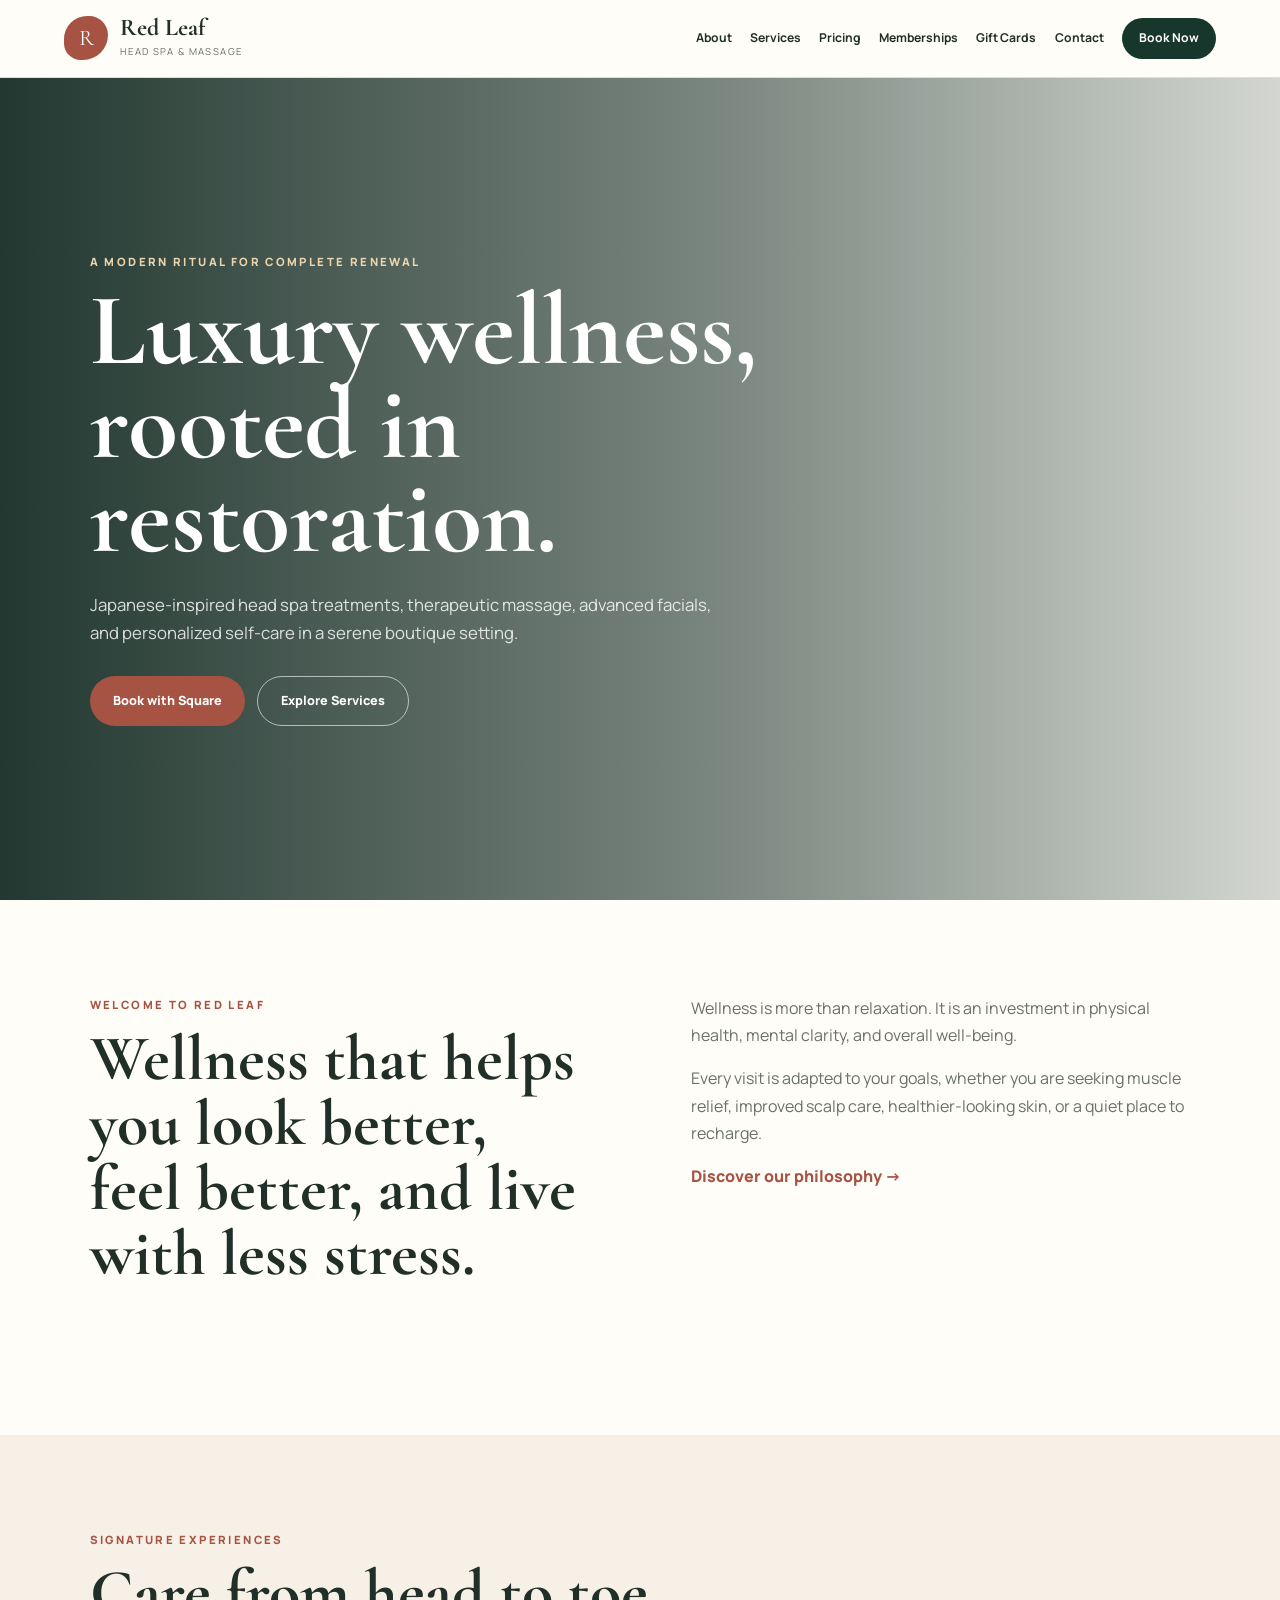
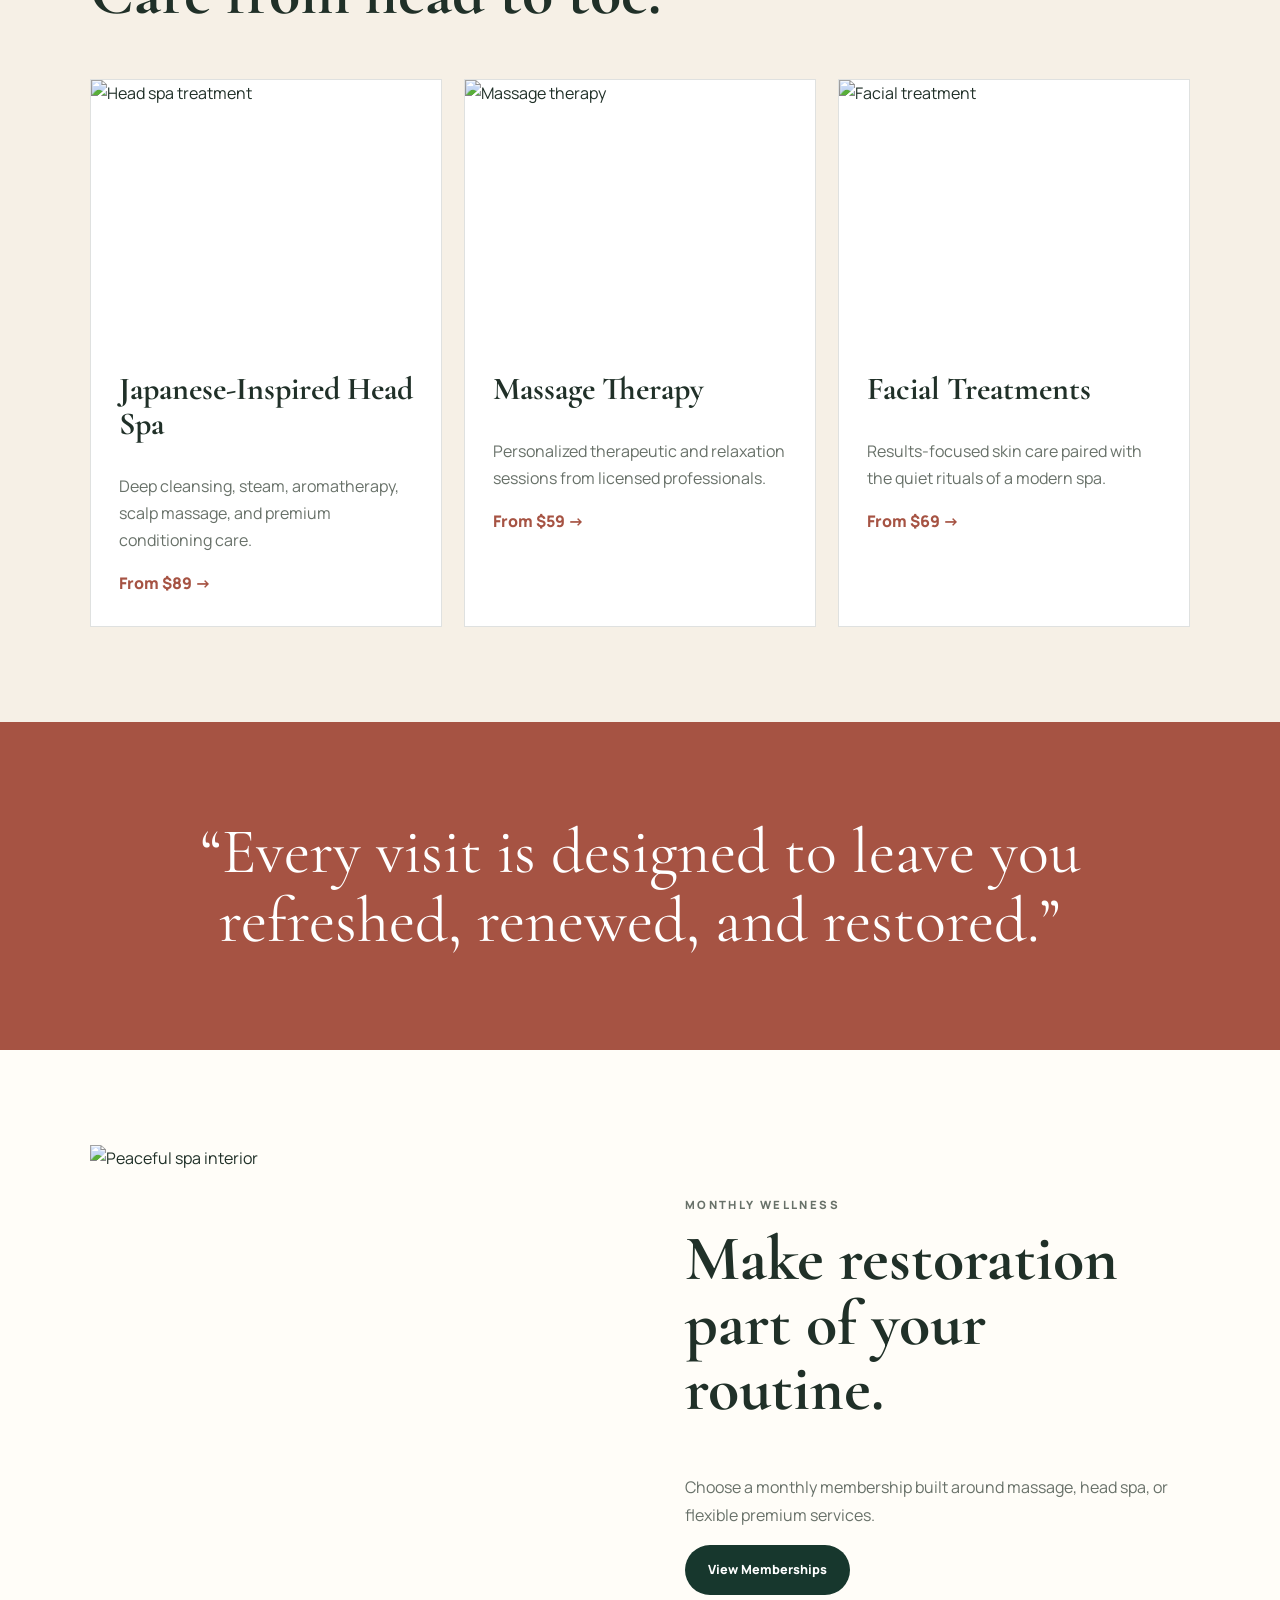
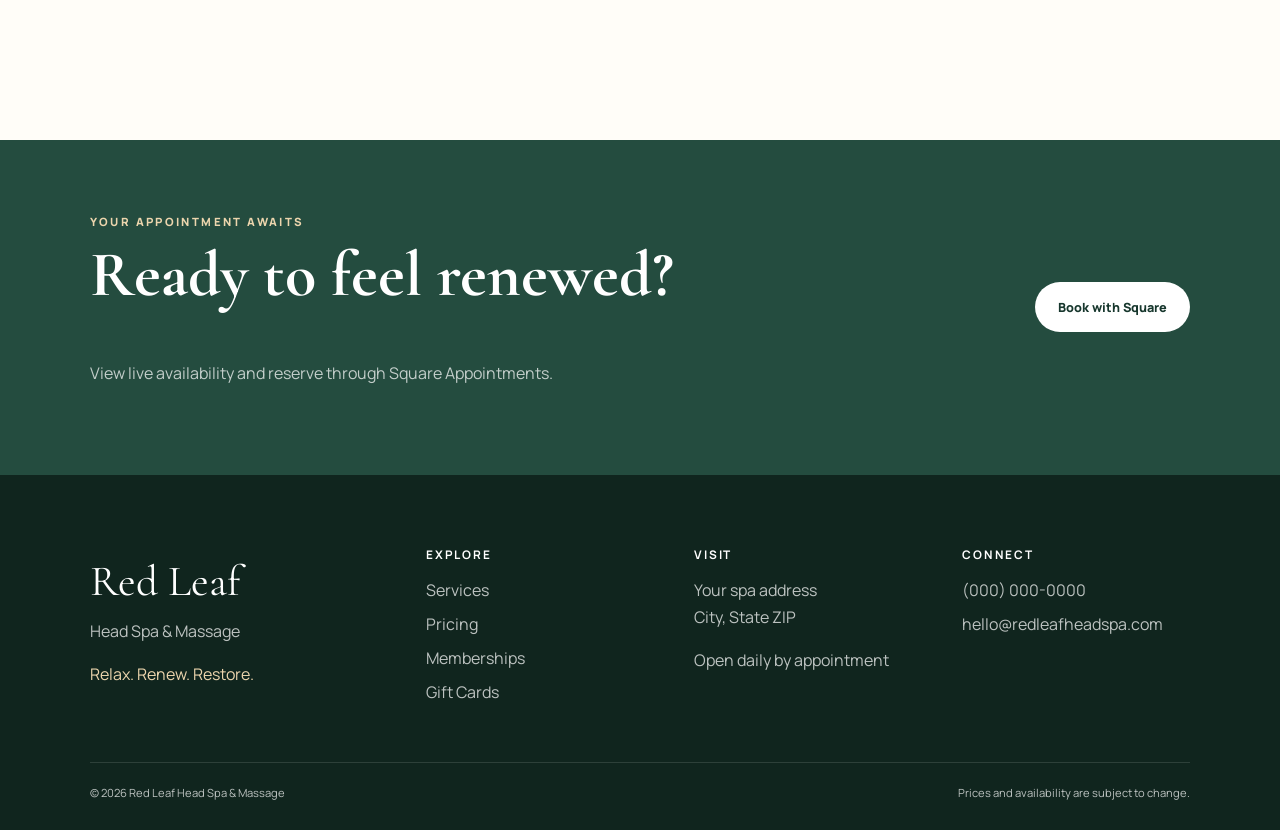
==== index.html @ f61da9a8 "Add files via upload" ====
<!doctype html><html lang='en'><head><title>Home | Red Leaf Head Spa & Massage</title>
<meta charset="UTF-8">
<meta name="viewport" content="width=device-width, initial-scale=1, viewport-fit=cover">
<meta name="description" content="Red Leaf Head Spa & Massage offers Japanese-inspired head spa treatments, massage therapy, facials, memberships, packages, and gift cards.">
<link rel="preconnect" href="https://fonts.googleapis.com">
<link rel="preconnect" href="https://fonts.gstatic.com" crossorigin>
<link href="https://fonts.googleapis.com/css2?family=Cormorant+Garamond:wght@500;600;700&family=Manrope:wght@400;500;600;700&display=swap" rel="stylesheet">
<link rel="stylesheet" href="styles.css">
</head><body>
<header class="site-header">
  <a class="brand" href="index.html" aria-label="Red Leaf home">
    <span class="brand-mark">R</span>
    <span><strong>Red Leaf</strong><small>Head Spa & Massage</small></span>
  </a>
  <button class="menu-toggle" aria-label="Open navigation" aria-expanded="false">
    <span></span><span></span><span></span>
  </button>
  <nav class="main-nav">
    <a href="about.html">About</a>
    <a href="services.html">Services</a>
    <a href="pricing.html">Pricing</a>
    <a href="memberships.html">Memberships</a>
    <a href="gift-cards.html">Gift Cards</a>
    <a href="contact.html">Contact</a>
    <a class="nav-book square-booking-link" href="#">Book Now</a>
  </nav>
</header>
<main>
<section class="home-hero">
  <div class="home-photo"></div>
  <div class="home-shade"></div>
  <div class="home-content">
    <p class="eyebrow light">A modern ritual for complete renewal</p>
    <h1>Luxury wellness, rooted in restoration.</h1>
    <p>Japanese-inspired head spa treatments, therapeutic massage, advanced facials, and personalized self-care in a serene boutique setting.</p>
    <div class="actions"><a class="button primary square-booking-link" href="#">Book with Square</a><a class="button outline-light" href="services.html">Explore Services</a></div>
  </div>
</section>

<section class="section two-column reveal">
  <div><p class="eyebrow">Welcome to Red Leaf</p><h2>Wellness that helps you look better, feel better, and live with less stress.</h2></div>
  <div class="body-copy"><p>Wellness is more than relaxation. It is an investment in physical health, mental clarity, and overall well-being.</p><p>Every visit is adapted to your goals, whether you are seeking muscle relief, improved scalp care, healthier-looking skin, or a quiet place to recharge.</p><a class="text-link" href="about.html">Discover our philosophy →</a></div>
</section>

<section class="section soft">
  <div class="section-heading reveal"><p class="eyebrow">Signature Experiences</p><h2>Care from head to toe.</h2></div>
  <div class="card-grid">
    <article class="image-card reveal"><img src="https://images.unsplash.com/photo-1600334089648-b0d9d3028eb2?auto=format&fit=crop&w=1200&q=85" alt="Head spa treatment"><div><h3>Japanese-Inspired Head Spa</h3><p>Deep cleansing, steam, aromatherapy, scalp massage, and premium conditioning care.</p><a href="pricing.html">From $89 →</a></div></article>
    <article class="image-card reveal"><img src="https://images.unsplash.com/photo-1544161515-4ab6ce6db874?auto=format&fit=crop&w=1200&q=85" alt="Massage therapy"><div><h3>Massage Therapy</h3><p>Personalized therapeutic and relaxation sessions from licensed professionals.</p><a href="pricing.html">From $59 →</a></div></article>
    <article class="image-card reveal"><img src="https://images.unsplash.com/photo-1570172619644-dfd03ed5d881?auto=format&fit=crop&w=1200&q=85" alt="Facial treatment"><div><h3>Facial Treatments</h3><p>Results-focused skin care paired with the quiet rituals of a modern spa.</p><a href="pricing.html">From $69 →</a></div></article>
  </div>
</section>

<section class="quote-band reveal"><p>“Every visit is designed to leave you refreshed, renewed, and restored.”</p></section>

<section class="section editorial reveal">
  <img src="https://images.unsplash.com/photo-1540555700478-4be289fbecef?auto=format&fit=crop&w=1400&q=85" alt="Peaceful spa interior">
  <div><p class="eyebrow">Monthly Wellness</p><h2>Make restoration part of your routine.</h2><p>Choose a monthly membership built around massage, head spa, or flexible premium services.</p><a class="button dark" href="memberships.html">View Memberships</a></div>
</section>

<section class="booking-band reveal"><div><p class="eyebrow light">Your appointment awaits</p><h2>Ready to feel renewed?</h2><p>View live availability and reserve through Square Appointments.</p></div><a class="button light-button square-booking-link" href="#">Book with Square</a></section>
</main>
<footer class="site-footer">
  <div class="footer-grid">
    <div><div class="footer-logo">Red Leaf</div><p>Head Spa & Massage</p><p class="gold">Relax. Renew. Restore.</p></div>
    <div><h3>Explore</h3><a href="services.html">Services</a><a href="pricing.html">Pricing</a><a href="memberships.html">Memberships</a><a href="gift-cards.html">Gift Cards</a></div>
    <div><h3>Visit</h3><p>Your spa address<br>City, State ZIP</p><p>Open daily by appointment</p></div>
    <div><h3>Connect</h3><a href="tel:+10000000000">(000) 000-0000</a><a href="mailto:hello@redleafheadspa.com">hello@redleafheadspa.com</a></div>
  </div>
  <div class="footer-bottom"><span>© <span id="year"></span> Red Leaf Head Spa & Massage</span><span>Prices and availability are subject to change.</span></div>
</footer>
<script src="script.js"></script>
</body></html>
---- styles.css ----
:root{--forest:#17372d;--forest2:#244c3f;--cream:#f6f0e6;--ivory:#fffdf8;--clay:#a65343;--gold:#c7a66e;--ink:#203028;--muted:#687169;--line:rgba(32,48,40,.14)}
*{box-sizing:border-box}html{scroll-behavior:smooth;overflow-x:hidden}body{margin:0;overflow-x:hidden;background:var(--ivory);color:var(--ink);font-family:Manrope,sans-serif;line-height:1.7;-webkit-text-size-adjust:100%}img{display:block;max-width:100%}a{color:inherit;text-decoration:none}h1,h2,h3,.brand strong,.footer-logo,.gift-card strong{font-family:"Cormorant Garamond",serif}h1,h2,h3,p{margin-top:0}h1,h2,h3,p,li,a,strong,small{overflow-wrap:normal;word-break:normal;hyphens:none}
a:focus-visible,button:focus-visible{outline:2px solid var(--gold);outline-offset:4px;box-shadow:0 0 0 6px rgba(199,166,110,.18);border-radius:999px}
.site-header{position:sticky;top:0;z-index:100;min-height:78px;padding:0 5vw;display:flex;align-items:center;justify-content:space-between;background:rgba(255,253,248,.96);border-bottom:1px solid var(--line);backdrop-filter:blur(14px)}
.brand{display:flex;align-items:center;gap:12px;min-width:0}.brand-mark{width:44px;height:44px;display:grid;place-items:center;flex:0 0 44px;color:white;background:var(--clay);border-radius:55% 45% 60% 40%;font-family:"Cormorant Garamond",serif;font-size:1.4rem}.brand strong{display:block;font-size:1.5rem;line-height:1}.brand small{display:block;margin-top:4px;font-size:.6rem;letter-spacing:.14em;color:var(--muted);text-transform:uppercase}
.main-nav{display:flex;align-items:center;gap:1.15rem;font-size:.76rem;font-weight:700}.nav-book{color:white;background:var(--forest);padding:10px 17px;border-radius:999px}.menu-toggle{display:none;border:0;background:none;padding:8px}.menu-toggle span{display:block;width:24px;height:2px;margin:5px 0;background:var(--ink)}
.home-hero{position:relative;min-height:calc(100svh - 78px);display:grid;align-items:center;color:white;overflow:hidden}.home-photo{position:absolute;inset:0;background:url("https://images.unsplash.com/photo-1540555700478-4be289fbecef?auto=format&fit=crop&w=2000&q=88") center/cover no-repeat}.home-shade{position:absolute;inset:0;background:linear-gradient(90deg,rgba(15,39,31,.92),rgba(15,39,31,.54) 58%,rgba(15,39,31,.18))}.home-content{position:relative;z-index:2;width:min(760px,88vw);margin-left:7vw;padding:100px 0}.home-content h1{font-size:clamp(3.6rem,8vw,7.4rem);line-height:.92;margin-bottom:25px}.home-content>p:not(.eyebrow){max-width:650px;color:rgba(255,255,255,.82);font-size:1.05rem}
.eyebrow{color:var(--clay);text-transform:uppercase;letter-spacing:.21em;font-size:.71rem;font-weight:800}.eyebrow.light{color:#ecd5ad}.actions{display:flex;flex-wrap:wrap;gap:12px;margin-top:28px}.button{min-height:50px;padding:0 23px;display:inline-flex;align-items:center;justify-content:center;border-radius:999px;font-size:.79rem;font-weight:800}.primary{background:var(--clay);color:white}.dark{background:var(--forest);color:white}.light-button{background:white;color:var(--forest)}.outline-light{border:1px solid rgba(255,255,255,.6);color:white}.outline-dark{border:1px solid var(--forest);color:var(--forest)}.text-link{color:var(--clay);font-weight:800}
.section{padding:95px 7vw}.soft{background:var(--cream)}.two-column{display:grid;grid-template-columns:minmax(0,1fr) minmax(0,1fr);gap:8vw}.two-column h2,.section-heading h2,.editorial h2,.gift-layout h2,.contact-grid h2{font-size:clamp(2.6rem,5vw,4.8rem);line-height:1.02}.body-copy p{color:var(--muted)}
.section-heading{max-width:720px;margin-bottom:42px}.card-grid{display:grid;grid-template-columns:repeat(3,minmax(0,1fr));gap:22px}.image-card{background:white;border:1px solid var(--line);overflow:hidden}.image-card img{width:100%;aspect-ratio:4/3;object-fit:cover}.image-card>div{padding:28px}.image-card h3{font-size:2rem;line-height:1.1}.image-card p{color:var(--muted)}.image-card a{color:var(--clay);font-weight:800}
.quote-band{padding:95px 10vw;text-align:center;color:white;background:var(--clay)}.quote-band p{max-width:1100px;margin:auto;font-family:"Cormorant Garamond",serif;font-size:clamp(2.4rem,5vw,5rem);line-height:1.08}
.editorial{display:grid;grid-template-columns:minmax(0,1fr) minmax(0,1fr);align-items:center;gap:7vw}.editorial.reverse img{order:2}.editorial img{width:100%;min-height:500px;object-fit:cover}.editorial p{color:var(--muted)}
.booking-band{padding:72px 7vw;display:flex;align-items:center;justify-content:space-between;gap:35px;color:white;background:var(--forest2)}.booking-band h2{font-size:clamp(2.6rem,5vw,4.7rem);line-height:1}.booking-band p:not(.eyebrow){color:rgba(255,255,255,.72)}
.interior-hero{background:var(--cream)}.interior-image{height:58vh;min-height:420px;overflow:hidden}.interior-image img{width:100%;height:100%;object-fit:cover}.interior-copy{padding:70px 7vw 80px;max-width:1050px;background:var(--ivory)}.interior-copy h1{font-size:clamp(3.7rem,7vw,7rem);line-height:.93;margin-bottom:22px}.interior-copy>p:last-child{max-width:680px;color:var(--muted)}
.value-grid{display:grid;grid-template-columns:repeat(4,minmax(0,1fr));gap:18px}.value-grid article{padding:34px;background:white;border:1px solid var(--line)}.value-grid h3{font-size:2rem}.value-grid p{color:var(--muted)}
.service-list{display:grid;gap:90px}.service-row{display:grid;grid-template-columns:minmax(0,1fr) minmax(0,1fr);gap:7vw;align-items:center}.service-row.reverse img{order:2}.service-row img{width:100%;min-height:500px;object-fit:cover}.service-row h2{font-size:clamp(2.7rem,5vw,4.8rem);line-height:1}.service-row p{color:var(--muted)}.service-row ul{columns:2;padding-left:20px}
.pricing-wrap{max-width:1250px;margin:auto}.price-section{display:grid;grid-template-columns:.7fr 1.3fr;gap:65px;padding:60px 0;border-bottom:1px solid var(--line)}.price-section h2{font-size:clamp(2.4rem,4vw,4rem);line-height:1}.price-list>div{display:flex;justify-content:space-between;gap:25px;padding:19px 0;border-bottom:1px solid var(--line)}.price-list span{display:flex;flex-direction:column;min-width:0}.price-list small{color:var(--muted)}.price-list b{color:var(--clay);text-align:right}
.membership-grid{display:grid;grid-template-columns:repeat(3,minmax(0,1fr));gap:22px}.membership-card{padding:40px;border:1px solid var(--line);background:white}.membership-card.featured{background:var(--forest);color:white}.membership-card.featured li{color:rgba(255,255,255,.82)}.membership-card h2{font-size:4rem;line-height:1}.membership-card h2 small{font-family:Manrope,sans-serif;font-size:.8rem}.membership-card li{margin-bottom:10px}
.gift-layout,.contact-grid{display:grid;grid-template-columns:minmax(0,1fr) minmax(0,1fr);gap:7vw;align-items:center}.gift-card{min-height:330px;padding:42px;border-radius:24px;color:white;background:linear-gradient(135deg,var(--forest),var(--forest2));box-shadow:0 28px 80px rgba(23,55,45,.25);display:flex;flex-direction:column;justify-content:space-between}.gift-card span{letter-spacing:.25em}.gift-card strong{font-size:3rem}.hours-card{padding:38px;background:var(--cream)}.hours-card>div{padding:14px 0;display:flex;justify-content:space-between;gap:20px;border-bottom:1px solid var(--line)}.hours-card p{margin-top:18px;color:var(--muted);font-size:.82rem}
.site-footer{padding:70px 7vw 28px;background:#10251e;color:rgba(255,255,255,.72)}.footer-grid{display:grid;grid-template-columns:1.3fr repeat(3,minmax(0,1fr));gap:40px}.footer-logo{color:white;font-size:2.7rem}.site-footer h3{color:white;font-family:Manrope,sans-serif;text-transform:uppercase;letter-spacing:.15em;font-size:.74rem}.site-footer a{display:block;margin:7px 0}.gold{color:#ecd5ad}.footer-bottom{margin-top:48px;padding-top:20px;border-top:1px solid rgba(255,255,255,.12);display:flex;justify-content:space-between;gap:25px;font-size:.7rem}
.reveal{opacity:0;transform:translateY(22px);transition:opacity .8s ease,transform .8s ease}.reveal.visible{opacity:1;transform:none}
@media(max-width:980px){.menu-toggle{display:block}.main-nav{position:absolute;top:78px;left:0;right:0;display:none;flex-direction:column;align-items:stretch;gap:0;padding:20px 5vw 28px;background:var(--ivory);border-bottom:1px solid var(--line)}.main-nav.open{display:flex}.main-nav a{padding:12px 0}.nav-book{margin-top:10px;text-align:center}.card-grid,.value-grid,.membership-grid{grid-template-columns:repeat(2,minmax(0,1fr))}.footer-grid{grid-template-columns:1fr 1fr}}
@media(max-width:700px){.site-header{min-height:70px;padding:0 18px}.main-nav{top:70px}.brand strong{font-size:1.3rem}.brand small{font-size:.52rem}.home-hero{min-height:calc(100svh - 70px)}.home-shade{background:linear-gradient(180deg,rgba(15,39,31,.30),rgba(15,39,31,.82) 65%,rgba(15,39,31,.94))}.home-content{width:auto;margin:0;align-self:end;padding:110px 20px 56px}.home-content h1{font-size:clamp(3.1rem,15vw,4.6rem)}.actions,.booking-band{align-items:stretch}.actions .button,.booking-band .button{width:100%}.section{padding:70px 20px}.two-column,.editorial,.service-row,.gift-layout,.contact-grid,.price-section{grid-template-columns:1fr;gap:34px}.editorial.reverse img,.service-row.reverse img{order:0}.editorial img,.service-row img{min-height:300px;aspect-ratio:4/3}.card-grid,.value-grid,.membership-grid{grid-template-columns:1fr}.booking-band{padding:60px 20px;flex-direction:column}.interior-image{height:42vh;min-height:300px}.interior-copy{padding:42px 20px 54px}.interior-copy h1{font-size:clamp(3rem,14vw,4.6rem)}.service-list{gap:70px}.service-row ul{columns:1}.price-section{padding:40px 0}.price-list>div{flex-direction:column;gap:7px}.price-list b{text-align:left}.membership-card{padding:30px 24px}.gift-card{min-height:270px;padding:28px}.gift-card strong{font-size:2.35rem}.hours-card>div{flex-direction:column;gap:2px}.site-footer{padding:58px 20px 24px}.footer-grid{grid-template-columns:1fr}.footer-bottom{flex-direction:column}}
@media(prefers-reduced-motion:reduce){html{scroll-behavior:auto}.reveal{opacity:1;transform:none;transition:none}}
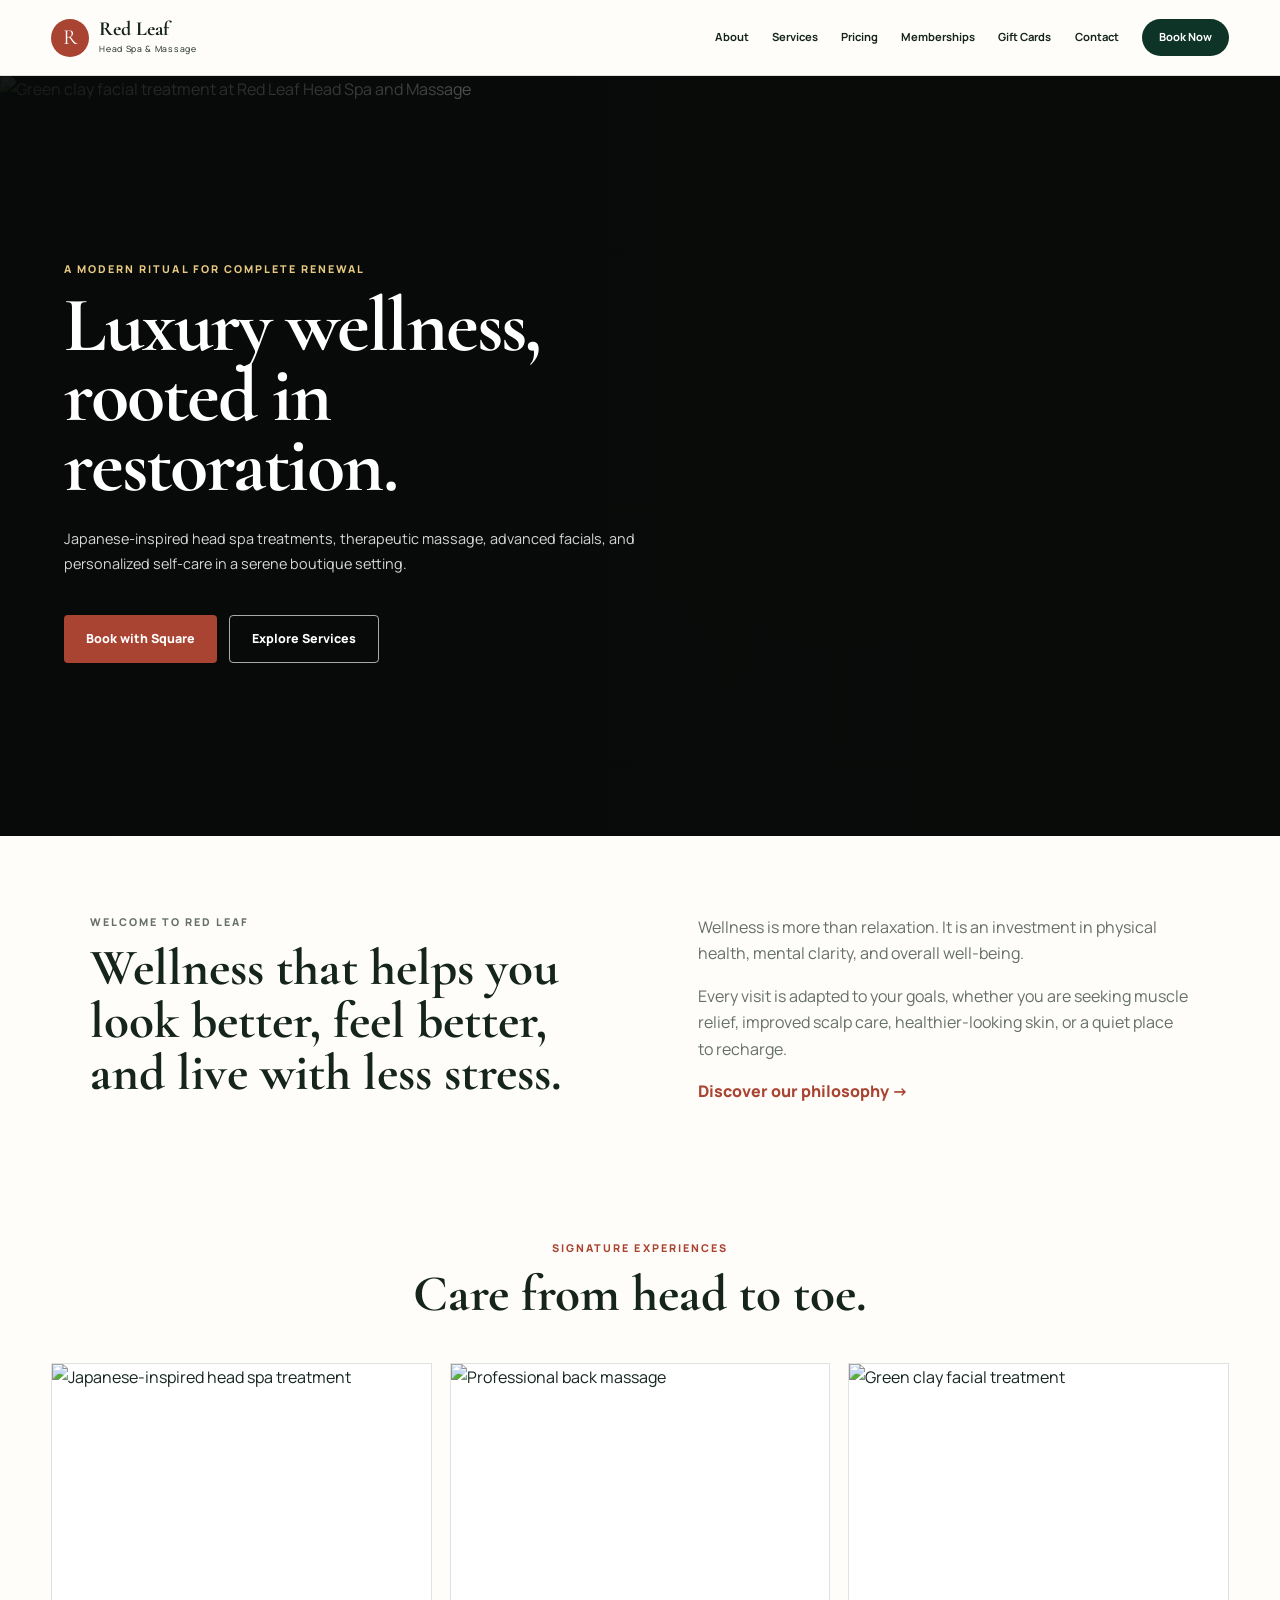
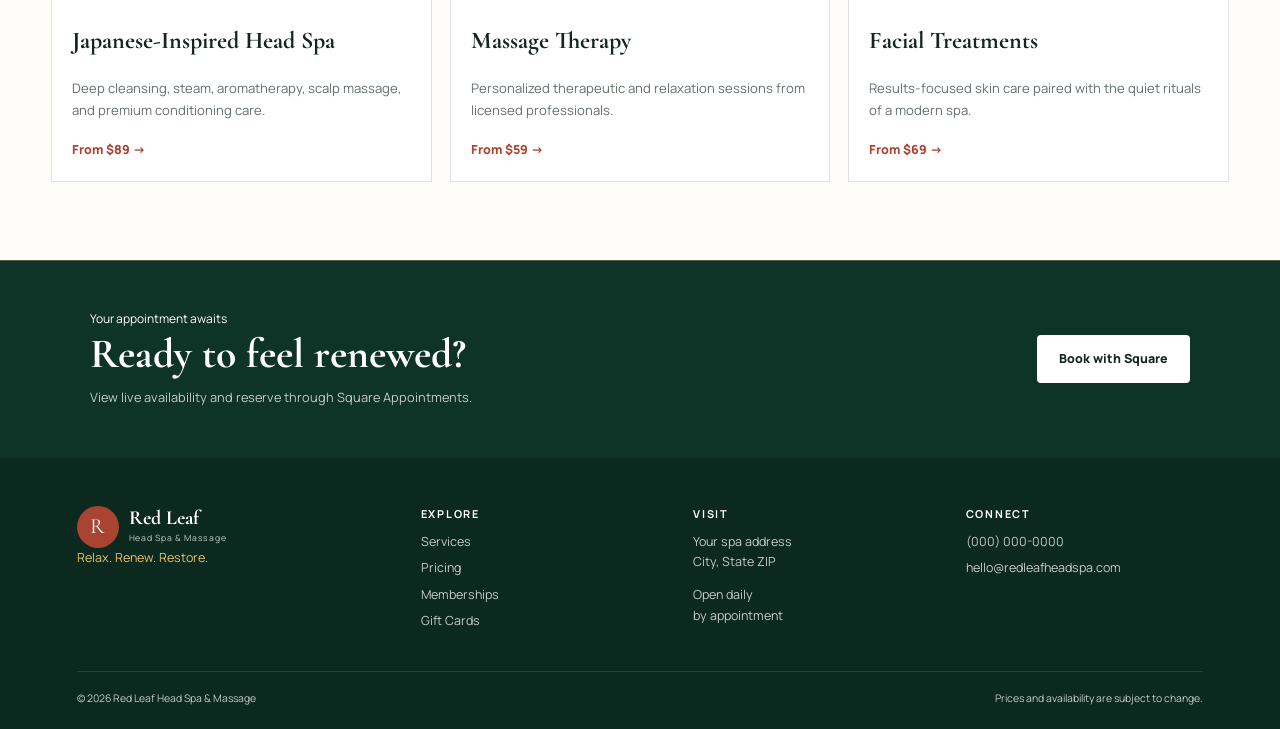
==== commit cc3dc969: "newest update needs info and links" ====
--- a/index.html
+++ b/index.html
@@ -1,73 +1,21 @@
-<!doctype html><html lang='en'><head><title>Home | Red Leaf Head Spa & Massage</title>
-<meta charset="UTF-8">
-<meta name="viewport" content="width=device-width, initial-scale=1, viewport-fit=cover">
-<meta name="description" content="Red Leaf Head Spa & Massage offers Japanese-inspired head spa treatments, massage therapy, facials, memberships, packages, and gift cards.">
-<link rel="preconnect" href="https://fonts.googleapis.com">
-<link rel="preconnect" href="https://fonts.gstatic.com" crossorigin>
-<link href="https://fonts.googleapis.com/css2?family=Cormorant+Garamond:wght@500;600;700&family=Manrope:wght@400;500;600;700&display=swap" rel="stylesheet">
-<link rel="stylesheet" href="styles.css">
-</head><body>
-<header class="site-header">
-  <a class="brand" href="index.html" aria-label="Red Leaf home">
-    <span class="brand-mark">R</span>
-    <span><strong>Red Leaf</strong><small>Head Spa & Massage</small></span>
-  </a>
-  <button class="menu-toggle" aria-label="Open navigation" aria-expanded="false">
-    <span></span><span></span><span></span>
-  </button>
-  <nav class="main-nav">
-    <a href="about.html">About</a>
-    <a href="services.html">Services</a>
-    <a href="pricing.html">Pricing</a>
-    <a href="memberships.html">Memberships</a>
-    <a href="gift-cards.html">Gift Cards</a>
-    <a href="contact.html">Contact</a>
-    <a class="nav-book square-booking-link" href="#">Book Now</a>
-  </nav>
-</header>
-<main>
-<section class="home-hero">
-  <div class="home-photo"></div>
-  <div class="home-shade"></div>
-  <div class="home-content">
+<!doctype html><html lang="en"><head><meta charset="UTF-8"><meta name="viewport" content="width=device-width,initial-scale=1,viewport-fit=cover"><meta name="description" content="Red Leaf Head Spa & Massage"><link rel="preconnect" href="https://fonts.googleapis.com"><link rel="preconnect" href="https://fonts.gstatic.com" crossorigin><link href="https://fonts.googleapis.com/css2?family=Cormorant+Garamond:wght@500;600;700&family=Manrope:wght@400;500;600;700&display=swap" rel="stylesheet"><link rel="stylesheet" href="styles.css"><title>Home | Red Leaf Head Spa &amp; Massage</title></head><body><header class="site-header"><a class="brand" href="index.html"><span class="brand-mark">R</span><span><strong>Red Leaf</strong><small>Head Spa &amp; Massage</small></span></a><button class="menu-toggle" aria-label="Toggle menu"><span></span><span></span><span></span></button><nav class="main-nav"><a href="about.html">About</a><a href="services.html">Services</a><a href="pricing.html">Pricing</a><a href="memberships.html">Memberships</a><a href="gift-cards.html">Gift Cards</a><a href="contact.html">Contact</a><a class="pill square-booking-link" href="#">Book Now</a></nav></header><main><section class="hero">
+  <div class="hero-media">
+    <picture>
+      <source srcset="assets/facial-768.jpg 768w, assets/facial-1200.jpg 1200w, assets/facial-1536.jpg 1536w" sizes="100vw">
+      <img class="hero-img" src="assets/facial-1536.jpg" alt="Green clay facial treatment at Red Leaf Head Spa and Massage" width="1536" height="1024" fetchpriority="high" decoding="async">
+    </picture>
+  </div>
+  <div class="hero-overlay"></div>
+  <div class="hero-copy reveal">
     <p class="eyebrow light">A modern ritual for complete renewal</p>
-    <h1>Luxury wellness, rooted in restoration.</h1>
+    <h1>Luxury wellness,<br>rooted in restoration.</h1>
     <p>Japanese-inspired head spa treatments, therapeutic massage, advanced facials, and personalized self-care in a serene boutique setting.</p>
-    <div class="actions"><a class="button primary square-booking-link" href="#">Book with Square</a><a class="button outline-light" href="services.html">Explore Services</a></div>
+    <div class="actions">
+      <a class="button primary square-booking-link" href="#">Book with Square</a>
+      <a class="button outline" href="services.html">Explore Services</a>
+    </div>
   </div>
 </section>
-
-<section class="section two-column reveal">
-  <div><p class="eyebrow">Welcome to Red Leaf</p><h2>Wellness that helps you look better, feel better, and live with less stress.</h2></div>
-  <div class="body-copy"><p>Wellness is more than relaxation. It is an investment in physical health, mental clarity, and overall well-being.</p><p>Every visit is adapted to your goals, whether you are seeking muscle relief, improved scalp care, healthier-looking skin, or a quiet place to recharge.</p><a class="text-link" href="about.html">Discover our philosophy →</a></div>
-</section>
-
-<section class="section soft">
-  <div class="section-heading reveal"><p class="eyebrow">Signature Experiences</p><h2>Care from head to toe.</h2></div>
-  <div class="card-grid">
-    <article class="image-card reveal"><img src="https://images.unsplash.com/photo-1600334089648-b0d9d3028eb2?auto=format&fit=crop&w=1200&q=85" alt="Head spa treatment"><div><h3>Japanese-Inspired Head Spa</h3><p>Deep cleansing, steam, aromatherapy, scalp massage, and premium conditioning care.</p><a href="pricing.html">From $89 →</a></div></article>
-    <article class="image-card reveal"><img src="https://images.unsplash.com/photo-1544161515-4ab6ce6db874?auto=format&fit=crop&w=1200&q=85" alt="Massage therapy"><div><h3>Massage Therapy</h3><p>Personalized therapeutic and relaxation sessions from licensed professionals.</p><a href="pricing.html">From $59 →</a></div></article>
-    <article class="image-card reveal"><img src="https://images.unsplash.com/photo-1570172619644-dfd03ed5d881?auto=format&fit=crop&w=1200&q=85" alt="Facial treatment"><div><h3>Facial Treatments</h3><p>Results-focused skin care paired with the quiet rituals of a modern spa.</p><a href="pricing.html">From $69 →</a></div></article>
-  </div>
-</section>
-
-<section class="quote-band reveal"><p>“Every visit is designed to leave you refreshed, renewed, and restored.”</p></section>
-
-<section class="section editorial reveal">
-  <img src="https://images.unsplash.com/photo-1540555700478-4be289fbecef?auto=format&fit=crop&w=1400&q=85" alt="Peaceful spa interior">
-  <div><p class="eyebrow">Monthly Wellness</p><h2>Make restoration part of your routine.</h2><p>Choose a monthly membership built around massage, head spa, or flexible premium services.</p><a class="button dark" href="memberships.html">View Memberships</a></div>
-</section>
-
-<section class="booking-band reveal"><div><p class="eyebrow light">Your appointment awaits</p><h2>Ready to feel renewed?</h2><p>View live availability and reserve through Square Appointments.</p></div><a class="button light-button square-booking-link" href="#">Book with Square</a></section>
-</main>
-<footer class="site-footer">
-  <div class="footer-grid">
-    <div><div class="footer-logo">Red Leaf</div><p>Head Spa & Massage</p><p class="gold">Relax. Renew. Restore.</p></div>
-    <div><h3>Explore</h3><a href="services.html">Services</a><a href="pricing.html">Pricing</a><a href="memberships.html">Memberships</a><a href="gift-cards.html">Gift Cards</a></div>
-    <div><h3>Visit</h3><p>Your spa address<br>City, State ZIP</p><p>Open daily by appointment</p></div>
-    <div><h3>Connect</h3><a href="tel:+10000000000">(000) 000-0000</a><a href="mailto:hello@redleafheadspa.com">hello@redleafheadspa.com</a></div>
-  </div>
-  <div class="footer-bottom"><span>© <span id="year"></span> Red Leaf Head Spa & Massage</span><span>Prices and availability are subject to change.</span></div>
-</footer>
-<script src="script.js"></script>
-</body></html>+<section class="intro split reveal"><div><p class="eyebrow">Welcome to Red Leaf</p><h2>Wellness that helps you look better, feel better, and live with less stress.</h2></div><div><p>Wellness is more than relaxation. It is an investment in physical health, mental clarity, and overall well-being.</p><p>Every visit is adapted to your goals, whether you are seeking muscle relief, improved scalp care, healthier-looking skin, or a quiet place to recharge.</p><a class="text-link" href="about.html">Discover our philosophy →</a></div></section>
+<section class="services-preview"><div class="center-heading reveal"><p class="eyebrow">Signature Experiences</p><h2>Care from head to toe.</h2></div><div class="cards"><article class="service-card reveal"><picture><source srcset="assets/headspa-768.jpg 768w, assets/headspa-1200.jpg 1200w, assets/headspa-1536.jpg 1536w" sizes="(max-width:700px) 100vw, 50vw"><img class="" src="assets/headspa-1536.jpg" alt="Japanese-inspired head spa treatment" width="1536" height="1024" loading="lazy" decoding="async"></picture><div><h3>Japanese-Inspired Head Spa</h3><p>Deep cleansing, steam, aromatherapy, scalp massage, and premium conditioning care.</p><a href="pricing.html">From $89 →</a></div></article><article class="service-card reveal"><img src="assets/massage-back-1400.jpg" alt="Professional back massage" width="1400" height="936" loading="lazy"><div><h3>Massage Therapy</h3><p>Personalized therapeutic and relaxation sessions from licensed professionals.</p><a href="pricing.html">From $59 →</a></div></article><article class="service-card reveal"><picture><source srcset="assets/facial-768.jpg 768w, assets/facial-1200.jpg 1200w, assets/facial-1536.jpg 1536w" sizes="(max-width:700px) 100vw, 50vw"><img class="" src="assets/facial-1536.jpg" alt="Green clay facial treatment" width="1536" height="1024" loading="lazy" decoding="async"></picture><div><h3>Facial Treatments</h3><p>Results-focused skin care paired with the quiet rituals of a modern spa.</p><a href="pricing.html">From $69 →</a></div></article></div></section>
+<section class="cta-band reveal"><div><p>Your appointment awaits</p><h2>Ready to feel renewed?</h2><span>View live availability and reserve through Square Appointments.</span></div><a class="button light square-booking-link" href="#">Book with Square</a></section></main><footer class="site-footer"><div class="footer-grid"><div><div class="footer-brand"><span class="brand-mark">R</span><div><strong>Red Leaf</strong><small>Head Spa &amp; Massage</small></div></div><p class="gold">Relax. Renew. Restore.</p></div><div><h3>Explore</h3><a href="services.html">Services</a><a href="pricing.html">Pricing</a><a href="memberships.html">Memberships</a><a href="gift-cards.html">Gift Cards</a></div><div><h3>Visit</h3><p>Your spa address<br>City, State ZIP</p><p>Open daily<br>by appointment</p></div><div><h3>Connect</h3><a href="tel:+10000000000">(000) 000-0000</a><a href="mailto:hello@redleafheadspa.com">hello@redleafheadspa.com</a></div></div><div class="footer-bottom"><span>© <span id="year"></span> Red Leaf Head Spa &amp; Massage</span><span>Prices and availability are subject to change.</span></div></footer><script src="script.js"></script></body></html>
--- a/styles.css
+++ b/styles.css
@@ -1,25 +1,2 @@
-
-:root{--forest:#17372d;--forest2:#244c3f;--cream:#f6f0e6;--ivory:#fffdf8;--clay:#a65343;--gold:#c7a66e;--ink:#203028;--muted:#687169;--line:rgba(32,48,40,.14)}
-*{box-sizing:border-box}html{scroll-behavior:smooth;overflow-x:hidden}body{margin:0;overflow-x:hidden;background:var(--ivory);color:var(--ink);font-family:Manrope,sans-serif;line-height:1.7;-webkit-text-size-adjust:100%}img{display:block;max-width:100%}a{color:inherit;text-decoration:none}h1,h2,h3,.brand strong,.footer-logo,.gift-card strong{font-family:"Cormorant Garamond",serif}h1,h2,h3,p{margin-top:0}h1,h2,h3,p,li,a,strong,small{overflow-wrap:normal;word-break:normal;hyphens:none}
-a:focus-visible,button:focus-visible{outline:2px solid var(--gold);outline-offset:4px;box-shadow:0 0 0 6px rgba(199,166,110,.18);border-radius:999px}
-.site-header{position:sticky;top:0;z-index:100;min-height:78px;padding:0 5vw;display:flex;align-items:center;justify-content:space-between;background:rgba(255,253,248,.96);border-bottom:1px solid var(--line);backdrop-filter:blur(14px)}
-.brand{display:flex;align-items:center;gap:12px;min-width:0}.brand-mark{width:44px;height:44px;display:grid;place-items:center;flex:0 0 44px;color:white;background:var(--clay);border-radius:55% 45% 60% 40%;font-family:"Cormorant Garamond",serif;font-size:1.4rem}.brand strong{display:block;font-size:1.5rem;line-height:1}.brand small{display:block;margin-top:4px;font-size:.6rem;letter-spacing:.14em;color:var(--muted);text-transform:uppercase}
-.main-nav{display:flex;align-items:center;gap:1.15rem;font-size:.76rem;font-weight:700}.nav-book{color:white;background:var(--forest);padding:10px 17px;border-radius:999px}.menu-toggle{display:none;border:0;background:none;padding:8px}.menu-toggle span{display:block;width:24px;height:2px;margin:5px 0;background:var(--ink)}
-.home-hero{position:relative;min-height:calc(100svh - 78px);display:grid;align-items:center;color:white;overflow:hidden}.home-photo{position:absolute;inset:0;background:url("https://images.unsplash.com/photo-1540555700478-4be289fbecef?auto=format&fit=crop&w=2000&q=88") center/cover no-repeat}.home-shade{position:absolute;inset:0;background:linear-gradient(90deg,rgba(15,39,31,.92),rgba(15,39,31,.54) 58%,rgba(15,39,31,.18))}.home-content{position:relative;z-index:2;width:min(760px,88vw);margin-left:7vw;padding:100px 0}.home-content h1{font-size:clamp(3.6rem,8vw,7.4rem);line-height:.92;margin-bottom:25px}.home-content>p:not(.eyebrow){max-width:650px;color:rgba(255,255,255,.82);font-size:1.05rem}
-.eyebrow{color:var(--clay);text-transform:uppercase;letter-spacing:.21em;font-size:.71rem;font-weight:800}.eyebrow.light{color:#ecd5ad}.actions{display:flex;flex-wrap:wrap;gap:12px;margin-top:28px}.button{min-height:50px;padding:0 23px;display:inline-flex;align-items:center;justify-content:center;border-radius:999px;font-size:.79rem;font-weight:800}.primary{background:var(--clay);color:white}.dark{background:var(--forest);color:white}.light-button{background:white;color:var(--forest)}.outline-light{border:1px solid rgba(255,255,255,.6);color:white}.outline-dark{border:1px solid var(--forest);color:var(--forest)}.text-link{color:var(--clay);font-weight:800}
-.section{padding:95px 7vw}.soft{background:var(--cream)}.two-column{display:grid;grid-template-columns:minmax(0,1fr) minmax(0,1fr);gap:8vw}.two-column h2,.section-heading h2,.editorial h2,.gift-layout h2,.contact-grid h2{font-size:clamp(2.6rem,5vw,4.8rem);line-height:1.02}.body-copy p{color:var(--muted)}
-.section-heading{max-width:720px;margin-bottom:42px}.card-grid{display:grid;grid-template-columns:repeat(3,minmax(0,1fr));gap:22px}.image-card{background:white;border:1px solid var(--line);overflow:hidden}.image-card img{width:100%;aspect-ratio:4/3;object-fit:cover}.image-card>div{padding:28px}.image-card h3{font-size:2rem;line-height:1.1}.image-card p{color:var(--muted)}.image-card a{color:var(--clay);font-weight:800}
-.quote-band{padding:95px 10vw;text-align:center;color:white;background:var(--clay)}.quote-band p{max-width:1100px;margin:auto;font-family:"Cormorant Garamond",serif;font-size:clamp(2.4rem,5vw,5rem);line-height:1.08}
-.editorial{display:grid;grid-template-columns:minmax(0,1fr) minmax(0,1fr);align-items:center;gap:7vw}.editorial.reverse img{order:2}.editorial img{width:100%;min-height:500px;object-fit:cover}.editorial p{color:var(--muted)}
-.booking-band{padding:72px 7vw;display:flex;align-items:center;justify-content:space-between;gap:35px;color:white;background:var(--forest2)}.booking-band h2{font-size:clamp(2.6rem,5vw,4.7rem);line-height:1}.booking-band p:not(.eyebrow){color:rgba(255,255,255,.72)}
-.interior-hero{background:var(--cream)}.interior-image{height:58vh;min-height:420px;overflow:hidden}.interior-image img{width:100%;height:100%;object-fit:cover}.interior-copy{padding:70px 7vw 80px;max-width:1050px;background:var(--ivory)}.interior-copy h1{font-size:clamp(3.7rem,7vw,7rem);line-height:.93;margin-bottom:22px}.interior-copy>p:last-child{max-width:680px;color:var(--muted)}
-.value-grid{display:grid;grid-template-columns:repeat(4,minmax(0,1fr));gap:18px}.value-grid article{padding:34px;background:white;border:1px solid var(--line)}.value-grid h3{font-size:2rem}.value-grid p{color:var(--muted)}
-.service-list{display:grid;gap:90px}.service-row{display:grid;grid-template-columns:minmax(0,1fr) minmax(0,1fr);gap:7vw;align-items:center}.service-row.reverse img{order:2}.service-row img{width:100%;min-height:500px;object-fit:cover}.service-row h2{font-size:clamp(2.7rem,5vw,4.8rem);line-height:1}.service-row p{color:var(--muted)}.service-row ul{columns:2;padding-left:20px}
-.pricing-wrap{max-width:1250px;margin:auto}.price-section{display:grid;grid-template-columns:.7fr 1.3fr;gap:65px;padding:60px 0;border-bottom:1px solid var(--line)}.price-section h2{font-size:clamp(2.4rem,4vw,4rem);line-height:1}.price-list>div{display:flex;justify-content:space-between;gap:25px;padding:19px 0;border-bottom:1px solid var(--line)}.price-list span{display:flex;flex-direction:column;min-width:0}.price-list small{color:var(--muted)}.price-list b{color:var(--clay);text-align:right}
-.membership-grid{display:grid;grid-template-columns:repeat(3,minmax(0,1fr));gap:22px}.membership-card{padding:40px;border:1px solid var(--line);background:white}.membership-card.featured{background:var(--forest);color:white}.membership-card.featured li{color:rgba(255,255,255,.82)}.membership-card h2{font-size:4rem;line-height:1}.membership-card h2 small{font-family:Manrope,sans-serif;font-size:.8rem}.membership-card li{margin-bottom:10px}
-.gift-layout,.contact-grid{display:grid;grid-template-columns:minmax(0,1fr) minmax(0,1fr);gap:7vw;align-items:center}.gift-card{min-height:330px;padding:42px;border-radius:24px;color:white;background:linear-gradient(135deg,var(--forest),var(--forest2));box-shadow:0 28px 80px rgba(23,55,45,.25);display:flex;flex-direction:column;justify-content:space-between}.gift-card span{letter-spacing:.25em}.gift-card strong{font-size:3rem}.hours-card{padding:38px;background:var(--cream)}.hours-card>div{padding:14px 0;display:flex;justify-content:space-between;gap:20px;border-bottom:1px solid var(--line)}.hours-card p{margin-top:18px;color:var(--muted);font-size:.82rem}
-.site-footer{padding:70px 7vw 28px;background:#10251e;color:rgba(255,255,255,.72)}.footer-grid{display:grid;grid-template-columns:1.3fr repeat(3,minmax(0,1fr));gap:40px}.footer-logo{color:white;font-size:2.7rem}.site-footer h3{color:white;font-family:Manrope,sans-serif;text-transform:uppercase;letter-spacing:.15em;font-size:.74rem}.site-footer a{display:block;margin:7px 0}.gold{color:#ecd5ad}.footer-bottom{margin-top:48px;padding-top:20px;border-top:1px solid rgba(255,255,255,.12);display:flex;justify-content:space-between;gap:25px;font-size:.7rem}
-.reveal{opacity:0;transform:translateY(22px);transition:opacity .8s ease,transform .8s ease}.reveal.visible{opacity:1;transform:none}
-@media(max-width:980px){.menu-toggle{display:block}.main-nav{position:absolute;top:78px;left:0;right:0;display:none;flex-direction:column;align-items:stretch;gap:0;padding:20px 5vw 28px;background:var(--ivory);border-bottom:1px solid var(--line)}.main-nav.open{display:flex}.main-nav a{padding:12px 0}.nav-book{margin-top:10px;text-align:center}.card-grid,.value-grid,.membership-grid{grid-template-columns:repeat(2,minmax(0,1fr))}.footer-grid{grid-template-columns:1fr 1fr}}
-@media(max-width:700px){.site-header{min-height:70px;padding:0 18px}.main-nav{top:70px}.brand strong{font-size:1.3rem}.brand small{font-size:.52rem}.home-hero{min-height:calc(100svh - 70px)}.home-shade{background:linear-gradient(180deg,rgba(15,39,31,.30),rgba(15,39,31,.82) 65%,rgba(15,39,31,.94))}.home-content{width:auto;margin:0;align-self:end;padding:110px 20px 56px}.home-content h1{font-size:clamp(3.1rem,15vw,4.6rem)}.actions,.booking-band{align-items:stretch}.actions .button,.booking-band .button{width:100%}.section{padding:70px 20px}.two-column,.editorial,.service-row,.gift-layout,.contact-grid,.price-section{grid-template-columns:1fr;gap:34px}.editorial.reverse img,.service-row.reverse img{order:0}.editorial img,.service-row img{min-height:300px;aspect-ratio:4/3}.card-grid,.value-grid,.membership-grid{grid-template-columns:1fr}.booking-band{padding:60px 20px;flex-direction:column}.interior-image{height:42vh;min-height:300px}.interior-copy{padding:42px 20px 54px}.interior-copy h1{font-size:clamp(3rem,14vw,4.6rem)}.service-list{gap:70px}.service-row ul{columns:1}.price-section{padding:40px 0}.price-list>div{flex-direction:column;gap:7px}.price-list b{text-align:left}.membership-card{padding:30px 24px}.gift-card{min-height:270px;padding:28px}.gift-card strong{font-size:2.35rem}.hours-card>div{flex-direction:column;gap:2px}.site-footer{padding:58px 20px 24px}.footer-grid{grid-template-columns:1fr}.footer-bottom{flex-direction:column}}
-@media(prefers-reduced-motion:reduce){html{scroll-behavior:auto}.reveal{opacity:1;transform:none;transition:none}}
+:root{--green:#0e3327;--green2:#174b39;--cream:#f7f1e8;--ivory:#fffdf9;--rust:#a94432;--gold:#d3b16f;--ink:#15251e;--muted:#657068;--line:rgba(21,37,30,.13)}*{box-sizing:border-box;-webkit-tap-highlight-color:transparent}html{scroll-behavior:smooth}body{margin:0;background:var(--ivory);color:var(--ink);font-family:Manrope,sans-serif;line-height:1.65;-webkit-font-smoothing:antialiased}img{display:block;width:100%;height:auto}a{text-decoration:none;color:inherit}h1,h2,h3,.brand strong,.footer-brand strong,.gift-card strong{font-family:"Cormorant Garamond",serif}h1,h2,h3,p{margin-top:0}.site-header{height:76px;padding:0 4vw;display:flex;align-items:center;justify-content:space-between;background:rgba(255,253,249,.96);border-bottom:1px solid var(--line);position:sticky;top:0;z-index:99;backdrop-filter:blur(18px)}.brand,.footer-brand{display:flex;align-items:center;gap:10px}.brand-mark{width:38px;height:38px;border-radius:50%;background:var(--rust);color:white;display:grid;place-items:center;font-family:"Cormorant Garamond",serif;font-size:1.35rem}.brand strong,.footer-brand strong{display:block;font-size:1.25rem;line-height:1}.brand small,.footer-brand small{display:block;font-size:.54rem;letter-spacing:.08em;margin-top:3px}.main-nav{display:flex;align-items:center;gap:1.45rem;font-size:.7rem;font-weight:700}.pill{background:var(--green);color:#fff;padding:9px 17px;border-radius:999px}.menu-toggle{display:none}.hero{position:relative;min-height:620px;height:calc(100svh - 76px);max-height:760px;color:white;overflow:hidden;background:#090b09}.hero-media,.hero-media picture{position:absolute;inset:0;width:100%;height:100%}.hero-img{width:100%;height:100%;object-fit:cover;object-position:center 46%}.hero-overlay{position:absolute;inset:0;background:linear-gradient(90deg,rgba(7,10,8,.94) 0%,rgba(7,10,8,.79) 32%,rgba(7,10,8,.38) 61%,rgba(7,10,8,.08) 100%),linear-gradient(0deg,rgba(7,10,8,.22),transparent 42%)}.hero-copy{position:relative;z-index:2;width:min(690px,52vw);height:100%;padding:clamp(70px,8vw,120px) 0 clamp(65px,7vw,100px) 5vw;display:flex;flex-direction:column;justify-content:center}.hero h1{font-size:clamp(3.8rem,6.1vw,7rem);line-height:.9;letter-spacing:-.025em;margin-bottom:25px;text-wrap:balance}.hero-copy>p:not(.eyebrow){max-width:610px;color:rgba(255,255,255,.84);font-size:clamp(.9rem,1.05vw,1.05rem);line-height:1.75}.eyebrow{text-transform:uppercase;letter-spacing:.19em;font-size:.67rem;font-weight:800;color:var(--rust)}.light{color:#e7c983}.actions{display:flex;gap:12px;flex-wrap:wrap;margin-top:25px}.button{min-height:48px;padding:0 22px;display:inline-flex;align-items:center;justify-content:center;border-radius:4px;font-size:.78rem;font-weight:800}.primary{background:var(--rust);color:white}.outline{border:1px solid rgba(255,255,255,.65);color:white}.dark{background:var(--green);color:white}.button.light{background:white;color:var(--ink)}.intro{padding:78px 7vw}.split{display:grid;grid-template-columns:1fr 1fr;gap:9vw}.intro h2,.center-heading h2,.feature-split h2,.gift-layout h2,.contact-grid h2{font-size:clamp(2.4rem,4vw,4.3rem);line-height:1.02}.intro p{color:var(--muted)}.text-link{color:var(--rust);font-weight:800}.services-preview{padding:20px 4vw 78px}.center-heading{text-align:center;margin-bottom:32px}.cards{display:grid;grid-template-columns:repeat(3,1fr);gap:18px}.service-card{border:1px solid var(--line);background:white}.service-card img{aspect-ratio:1.55/1;object-fit:cover}.service-card>div{padding:20px}.service-card h3{font-size:1.5rem;line-height:1.1}.service-card p{color:var(--muted);font-size:.82rem}.service-card a{color:var(--rust);font-size:.78rem;font-weight:800}.cta-band{padding:48px 7vw;display:flex;justify-content:space-between;align-items:center;background:var(--green);color:white;border-top:1px solid rgba(211,177,111,.35)}.cta-band h2{font-size:2.6rem;line-height:1;margin-bottom:8px}.cta-band p{margin-bottom:5px;font-size:.75rem}.cta-band span{color:rgba(255,255,255,.75);font-size:.8rem}.page-hero{display:grid;grid-template-columns:1.1fr .9fr;min-height:430px;background:var(--green);color:white}.page-hero>img,.page-hero>picture,.page-hero picture img{height:100%;object-fit:cover}.page-hero>div{padding:7vw 6vw;display:flex;flex-direction:column;justify-content:center}.page-hero h1{font-size:clamp(3rem,5vw,5.5rem);line-height:.95}.page-hero p:last-child{color:rgba(255,255,255,.78);max-width:560px}.page-hero.compact{min-height:360px}.values{padding:0 7vw 78px;display:grid;grid-template-columns:repeat(4,1fr);gap:25px}.values span{color:var(--rust);font-size:1.5rem}.values h3{font-size:1.45rem}.values p{font-size:.8rem;color:var(--muted)}.feature-split{display:grid;grid-template-columns:1.15fr .85fr;background:var(--green);color:white}.feature-split img{height:100%;min-height:360px;object-fit:cover}.feature-split div{padding:7vw 6vw;display:flex;flex-direction:column;justify-content:center}.feature-split p:last-child{color:rgba(255,255,255,.76)}.service-rows{padding:56px 4vw}.service-rows article{display:grid;grid-template-columns:340px 1fr;gap:30px;padding:26px 0;border-bottom:1px solid var(--line);align-items:center}.service-rows article img{height:210px;object-fit:cover}.service-rows h2{font-size:2.25rem;margin-bottom:8px}.service-rows p{color:var(--muted)}.service-rows ul{columns:3;padding-left:18px;font-size:.78rem}.pricing{max-width:1180px;margin:auto;padding:60px 5vw}.price-group{display:grid;grid-template-columns:.65fr 1.35fr;gap:45px;padding:38px 0;border-bottom:1px solid var(--line)}.price-group h2{font-size:2.5rem;line-height:1}.price-group>div{grid-column:2;display:flex;justify-content:space-between;gap:20px;padding:12px 0;border-bottom:1px solid var(--line)}.price-group p{margin:0}.price-group small{display:block;color:var(--muted)}.price-group strong{color:var(--rust);text-align:right}.membership-grid{padding:70px 5vw;display:grid;grid-template-columns:repeat(3,1fr);gap:18px}.membership-grid article{padding:34px;border:1px solid var(--line);background:white;position:relative}.membership-grid .featured{background:var(--cream)}.membership-grid h2{font-size:3.5rem}.membership-grid h2 small{font:600 .75rem Manrope}.membership-grid li{margin-bottom:10px}.badge{position:absolute;top:-14px;left:50%;transform:translateX(-50%);background:var(--rust);color:white;padding:7px 25px;font-size:.65rem;text-transform:uppercase;letter-spacing:.13em}.gift-layout,.contact-grid{padding:80px 7vw;display:grid;grid-template-columns:1fr 1fr;gap:8vw;align-items:center}.gift-layout li{margin-bottom:10px}.gift-card{min-height:320px;background:linear-gradient(135deg,#0d2f25,#195440);color:white;border-radius:16px;padding:38px;display:flex;flex-direction:column;justify-content:space-between;box-shadow:0 25px 70px rgba(14,51,39,.22)}.gift-card span{letter-spacing:.22em}.gift-card strong{font-size:3rem}.gift-card small{letter-spacing:.16em}.hours{background:var(--cream);padding:35px}.hours>div{display:flex;justify-content:space-between;gap:20px;padding:14px 0;border-bottom:1px solid var(--line)}.hours p{margin-top:20px;color:var(--muted);font-size:.8rem}.site-footer{background:#0b291f;color:rgba(255,255,255,.76);padding:48px 6vw 22px}.footer-grid{display:grid;grid-template-columns:1.3fr repeat(3,1fr);gap:35px}.footer-brand strong{color:white}.footer-brand .brand-mark{width:42px;height:42px}.site-footer h3{font:700 .68rem Manrope;text-transform:uppercase;letter-spacing:.16em;color:white}.site-footer a{display:block;margin:6px 0;font-size:.78rem}.site-footer p{font-size:.78rem}.gold{color:#e5c16f}.footer-bottom{margin-top:32px;padding-top:18px;border-top:1px solid rgba(255,255,255,.12);display:flex;justify-content:space-between;font-size:.65rem}.reveal{opacity:0;transform:translateY(24px);transition:opacity .9s cubic-bezier(.2,.8,.2,1),transform .9s cubic-bezier(.2,.8,.2,1)}.reveal.visible{opacity:1;transform:none}@media(max-width:900px){.menu-toggle{display:block;border:0;background:none}.menu-toggle span{display:block;width:23px;height:2px;background:var(--ink);margin:5px}.main-nav{display:none;position:absolute;top:76px;left:0;right:0;background:var(--ivory);padding:20px;flex-direction:column}.main-nav.open{display:flex}.page-hero,.feature-split{grid-template-columns:1fr}.hero{height:680px;min-height:680px}.hero-copy{width:min(700px,68vw)}.page-hero>img,.page-hero>picture{height:380px}.cards,.membership-grid{grid-template-columns:1fr 1fr}.values{grid-template-columns:1fr 1fr}.footer-grid{grid-template-columns:1fr 1fr}.service-rows article{grid-template-columns:280px 1fr}.service-rows ul{columns:2}}@media(max-width:640px){.site-header{height:68px;padding:0 18px}.main-nav{top:68px}.hero{height:calc(100svh - 68px);min-height:590px;max-height:720px}.hero-img{object-position:66% center}.hero-overlay{background:linear-gradient(180deg,rgba(7,10,8,.18) 0%,rgba(7,10,8,.56) 48%,rgba(7,10,8,.94) 100%)}.hero-copy{width:auto;height:100%;padding:120px 22px 48px;justify-content:flex-end}.hero h1{font-size:clamp(3.35rem,15vw,4.7rem);line-height:.91}.hero-copy>p:not(.eyebrow){font-size:.9rem;line-height:1.65;max-width:520px}.split,.gift-layout,.contact-grid{grid-template-columns:1fr}.intro,.gift-layout,.contact-grid{padding:58px 22px}.cards,.membership-grid,.values{grid-template-columns:1fr}.services-preview{padding:15px 18px 55px}.cta-band{padding:42px 22px;flex-direction:column;align-items:flex-start;gap:25px}.page-hero>img,.page-hero>picture{height:290px}.page-hero>div{padding:48px 22px}.service-rows{padding:35px 20px}.service-rows article{grid-template-columns:1fr}.service-rows article img{height:240px}.service-rows ul{columns:1}.price-group{grid-template-columns:1fr;gap:12px}.price-group>div{grid-column:1;flex-direction:column}.price-group strong{text-align:left}.membership-grid{padding:55px 20px}.feature-split div{padding:55px 22px}.footer-grid{grid-template-columns:1fr}.footer-bottom{flex-direction:column;gap:8px}}@media(prefers-reduced-motion:reduce){*{scroll-behavior:auto!important}.reveal{opacity:1;transform:none;transition:none}}
+a:focus{outline:none}a:focus-visible,button:focus-visible{outline:2px solid var(--gold);outline-offset:4px;box-shadow:0 0 0 6px rgba(199,166,110,.18);border-radius:999px}
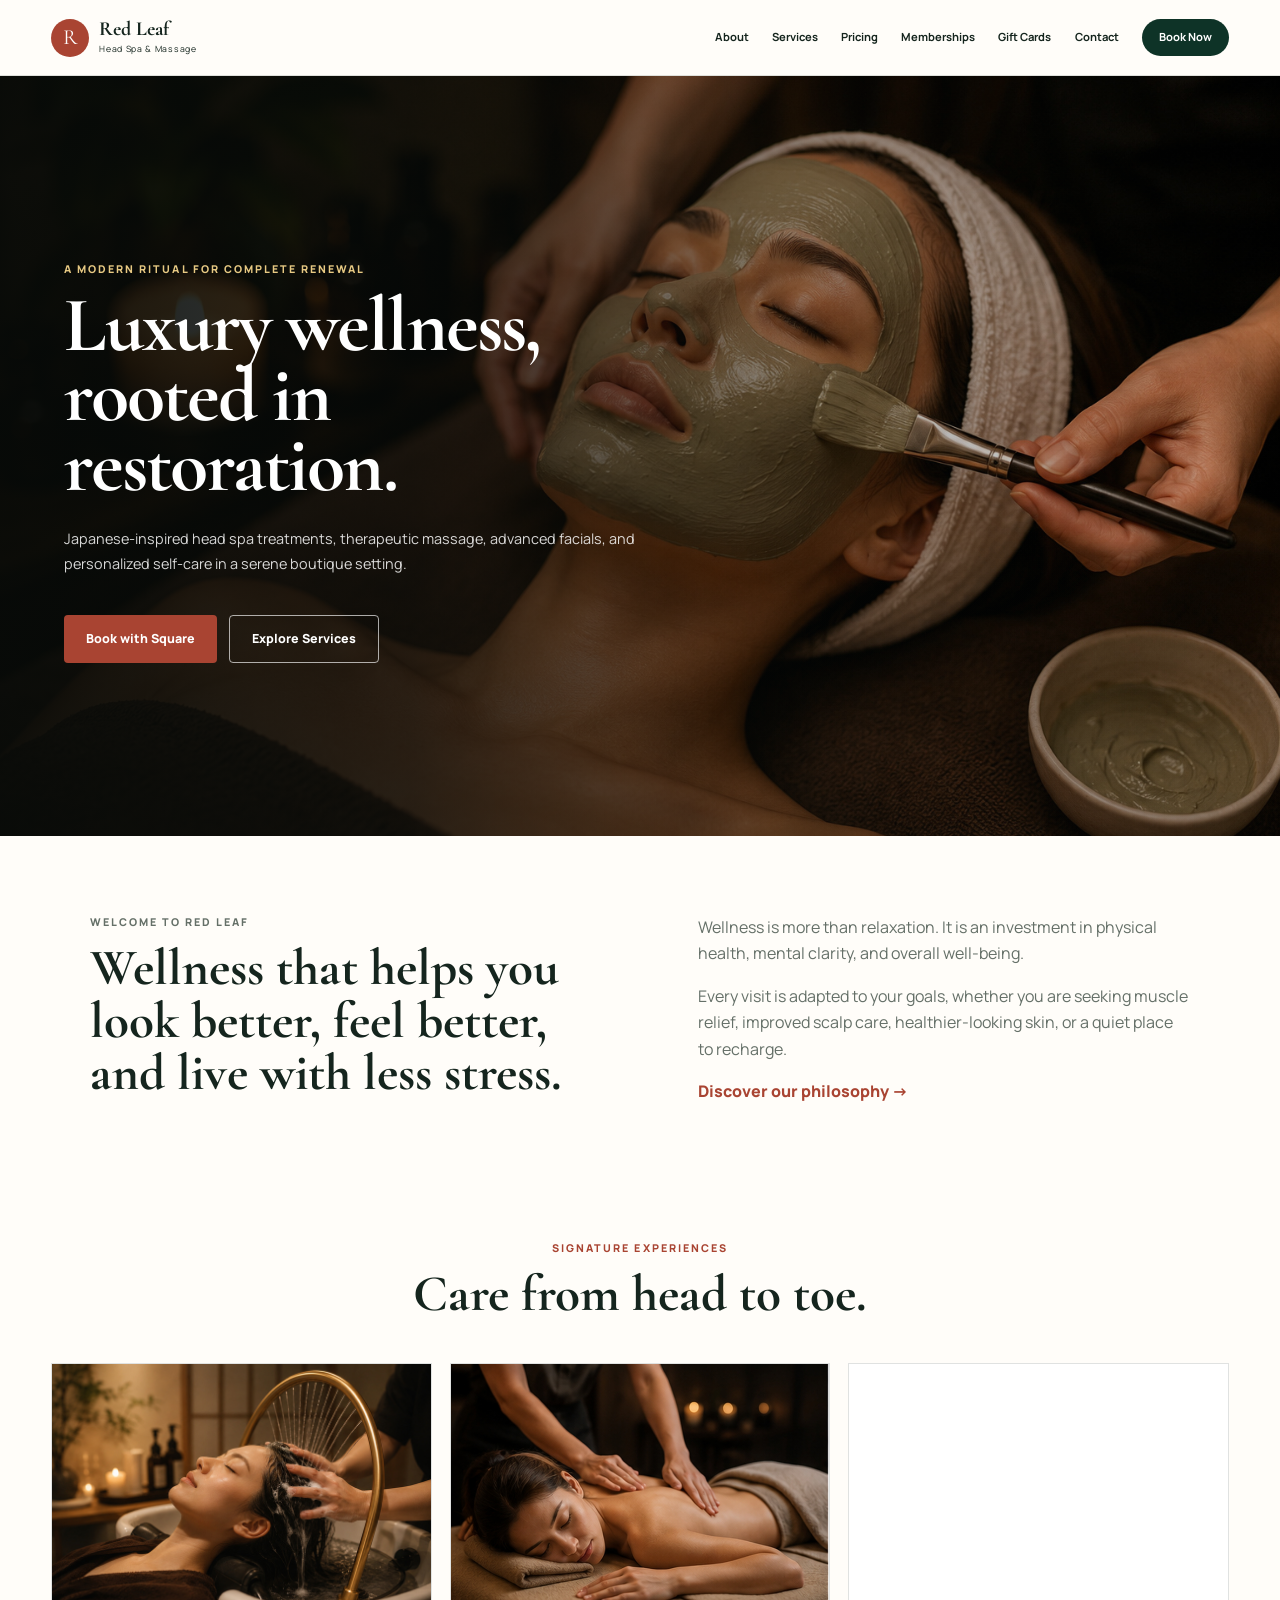
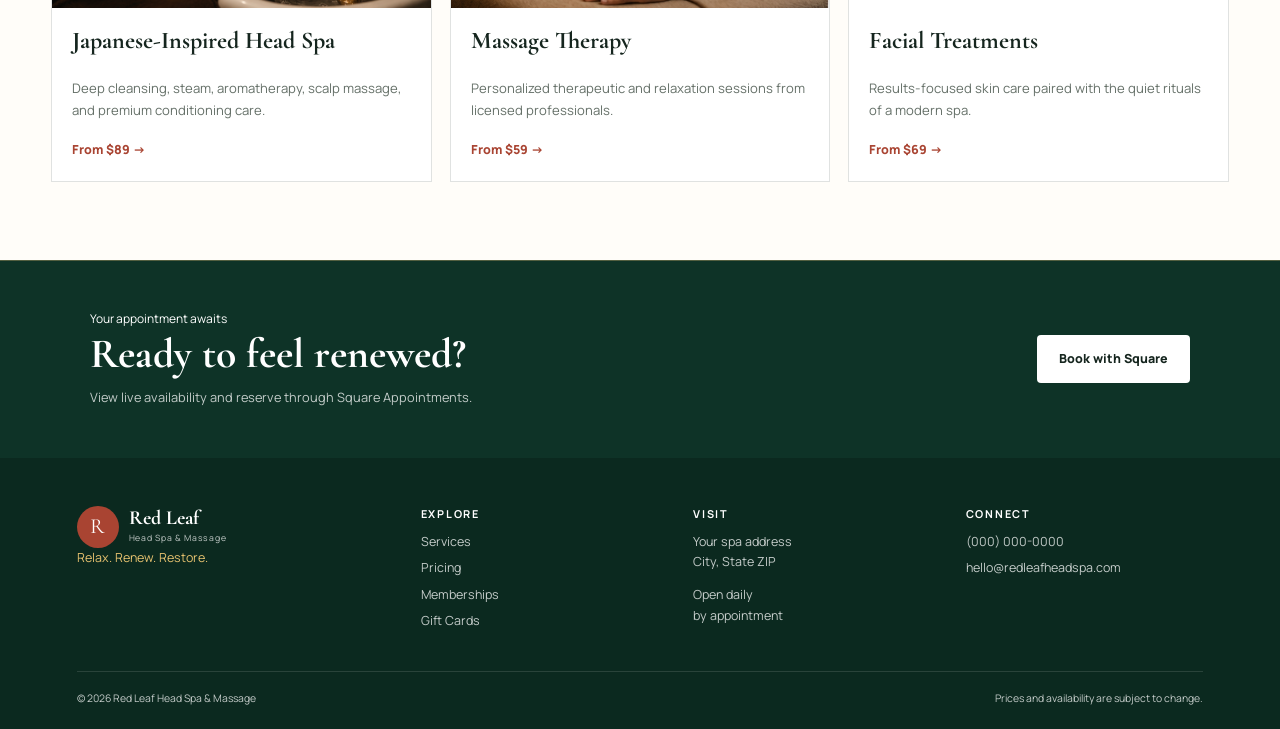
==== commit 5b173b3e: "Add files via upload" ====
--- a/index.html
+++ b/index.html
@@ -1,8 +1,8 @@
 <!doctype html><html lang="en"><head><meta charset="UTF-8"><meta name="viewport" content="width=device-width,initial-scale=1,viewport-fit=cover"><meta name="description" content="Red Leaf Head Spa & Massage"><link rel="preconnect" href="https://fonts.googleapis.com"><link rel="preconnect" href="https://fonts.gstatic.com" crossorigin><link href="https://fonts.googleapis.com/css2?family=Cormorant+Garamond:wght@500;600;700&family=Manrope:wght@400;500;600;700&display=swap" rel="stylesheet"><link rel="stylesheet" href="styles.css"><title>Home | Red Leaf Head Spa &amp; Massage</title></head><body><header class="site-header"><a class="brand" href="index.html"><span class="brand-mark">R</span><span><strong>Red Leaf</strong><small>Head Spa &amp; Massage</small></span></a><button class="menu-toggle" aria-label="Toggle menu"><span></span><span></span><span></span></button><nav class="main-nav"><a href="about.html">About</a><a href="services.html">Services</a><a href="pricing.html">Pricing</a><a href="memberships.html">Memberships</a><a href="gift-cards.html">Gift Cards</a><a href="contact.html">Contact</a><a class="pill square-booking-link" href="#">Book Now</a></nav></header><main><section class="hero">
   <div class="hero-media">
     <picture>
-      <source srcset="assets/facial-768.jpg 768w, assets/facial-1200.jpg 1200w, assets/facial-1536.jpg 1536w" sizes="100vw">
-      <img class="hero-img" src="assets/facial-1536.jpg" alt="Green clay facial treatment at Red Leaf Head Spa and Massage" width="1536" height="1024" fetchpriority="high" decoding="async">
+      <source srcset="facial-768.jpg 768w, facial-1200.jpg 1200w, facial-1536.jpg 1536w" sizes="100vw">
+      <img class="hero-img" src="facial-1536.jpg" alt="Green clay facial treatment at Red Leaf Head Spa and Massage" width="1536" height="1024" fetchpriority="high" decoding="async">
     </picture>
   </div>
   <div class="hero-overlay"></div>
@@ -17,5 +17,5 @@
   </div>
 </section>
 <section class="intro split reveal"><div><p class="eyebrow">Welcome to Red Leaf</p><h2>Wellness that helps you look better, feel better, and live with less stress.</h2></div><div><p>Wellness is more than relaxation. It is an investment in physical health, mental clarity, and overall well-being.</p><p>Every visit is adapted to your goals, whether you are seeking muscle relief, improved scalp care, healthier-looking skin, or a quiet place to recharge.</p><a class="text-link" href="about.html">Discover our philosophy →</a></div></section>
-<section class="services-preview"><div class="center-heading reveal"><p class="eyebrow">Signature Experiences</p><h2>Care from head to toe.</h2></div><div class="cards"><article class="service-card reveal"><picture><source srcset="assets/headspa-768.jpg 768w, assets/headspa-1200.jpg 1200w, assets/headspa-1536.jpg 1536w" sizes="(max-width:700px) 100vw, 50vw"><img class="" src="assets/headspa-1536.jpg" alt="Japanese-inspired head spa treatment" width="1536" height="1024" loading="lazy" decoding="async"></picture><div><h3>Japanese-Inspired Head Spa</h3><p>Deep cleansing, steam, aromatherapy, scalp massage, and premium conditioning care.</p><a href="pricing.html">From $89 →</a></div></article><article class="service-card reveal"><img src="assets/massage-back-1400.jpg" alt="Professional back massage" width="1400" height="936" loading="lazy"><div><h3>Massage Therapy</h3><p>Personalized therapeutic and relaxation sessions from licensed professionals.</p><a href="pricing.html">From $59 →</a></div></article><article class="service-card reveal"><picture><source srcset="assets/facial-768.jpg 768w, assets/facial-1200.jpg 1200w, assets/facial-1536.jpg 1536w" sizes="(max-width:700px) 100vw, 50vw"><img class="" src="assets/facial-1536.jpg" alt="Green clay facial treatment" width="1536" height="1024" loading="lazy" decoding="async"></picture><div><h3>Facial Treatments</h3><p>Results-focused skin care paired with the quiet rituals of a modern spa.</p><a href="pricing.html">From $69 →</a></div></article></div></section>
+<section class="services-preview"><div class="center-heading reveal"><p class="eyebrow">Signature Experiences</p><h2>Care from head to toe.</h2></div><div class="cards"><article class="service-card reveal"><picture><source srcset="headspa-768.jpg 768w, headspa-1200.jpg 1200w, headspa-1536.jpg 1536w" sizes="(max-width:700px) 100vw, 50vw"><img class="" src="headspa-1536.jpg" alt="Japanese-inspired head spa treatment" width="1536" height="1024" loading="lazy" decoding="async"></picture><div><h3>Japanese-Inspired Head Spa</h3><p>Deep cleansing, steam, aromatherapy, scalp massage, and premium conditioning care.</p><a href="pricing.html">From $89 →</a></div></article><article class="service-card reveal"><img src="massage-back-1400.jpg" alt="Professional back massage" width="1400" height="936" loading="lazy"><div><h3>Massage Therapy</h3><p>Personalized therapeutic and relaxation sessions from licensed professionals.</p><a href="pricing.html">From $59 →</a></div></article><article class="service-card reveal"><picture><source srcset="facial-768.jpg 768w, facial-1200.jpg 1200w, facial-1536.jpg 1536w" sizes="(max-width:700px) 100vw, 50vw"><img class="" src="facial-1536.jpg" alt="Green clay facial treatment" width="1536" height="1024" loading="lazy" decoding="async"></picture><div><h3>Facial Treatments</h3><p>Results-focused skin care paired with the quiet rituals of a modern spa.</p><a href="pricing.html">From $69 →</a></div></article></div></section>
 <section class="cta-band reveal"><div><p>Your appointment awaits</p><h2>Ready to feel renewed?</h2><span>View live availability and reserve through Square Appointments.</span></div><a class="button light square-booking-link" href="#">Book with Square</a></section></main><footer class="site-footer"><div class="footer-grid"><div><div class="footer-brand"><span class="brand-mark">R</span><div><strong>Red Leaf</strong><small>Head Spa &amp; Massage</small></div></div><p class="gold">Relax. Renew. Restore.</p></div><div><h3>Explore</h3><a href="services.html">Services</a><a href="pricing.html">Pricing</a><a href="memberships.html">Memberships</a><a href="gift-cards.html">Gift Cards</a></div><div><h3>Visit</h3><p>Your spa address<br>City, State ZIP</p><p>Open daily<br>by appointment</p></div><div><h3>Connect</h3><a href="tel:+10000000000">(000) 000-0000</a><a href="mailto:hello@redleafheadspa.com">hello@redleafheadspa.com</a></div></div><div class="footer-bottom"><span>© <span id="year"></span> Red Leaf Head Spa &amp; Massage</span><span>Prices and availability are subject to change.</span></div></footer><script src="script.js"></script></body></html>
